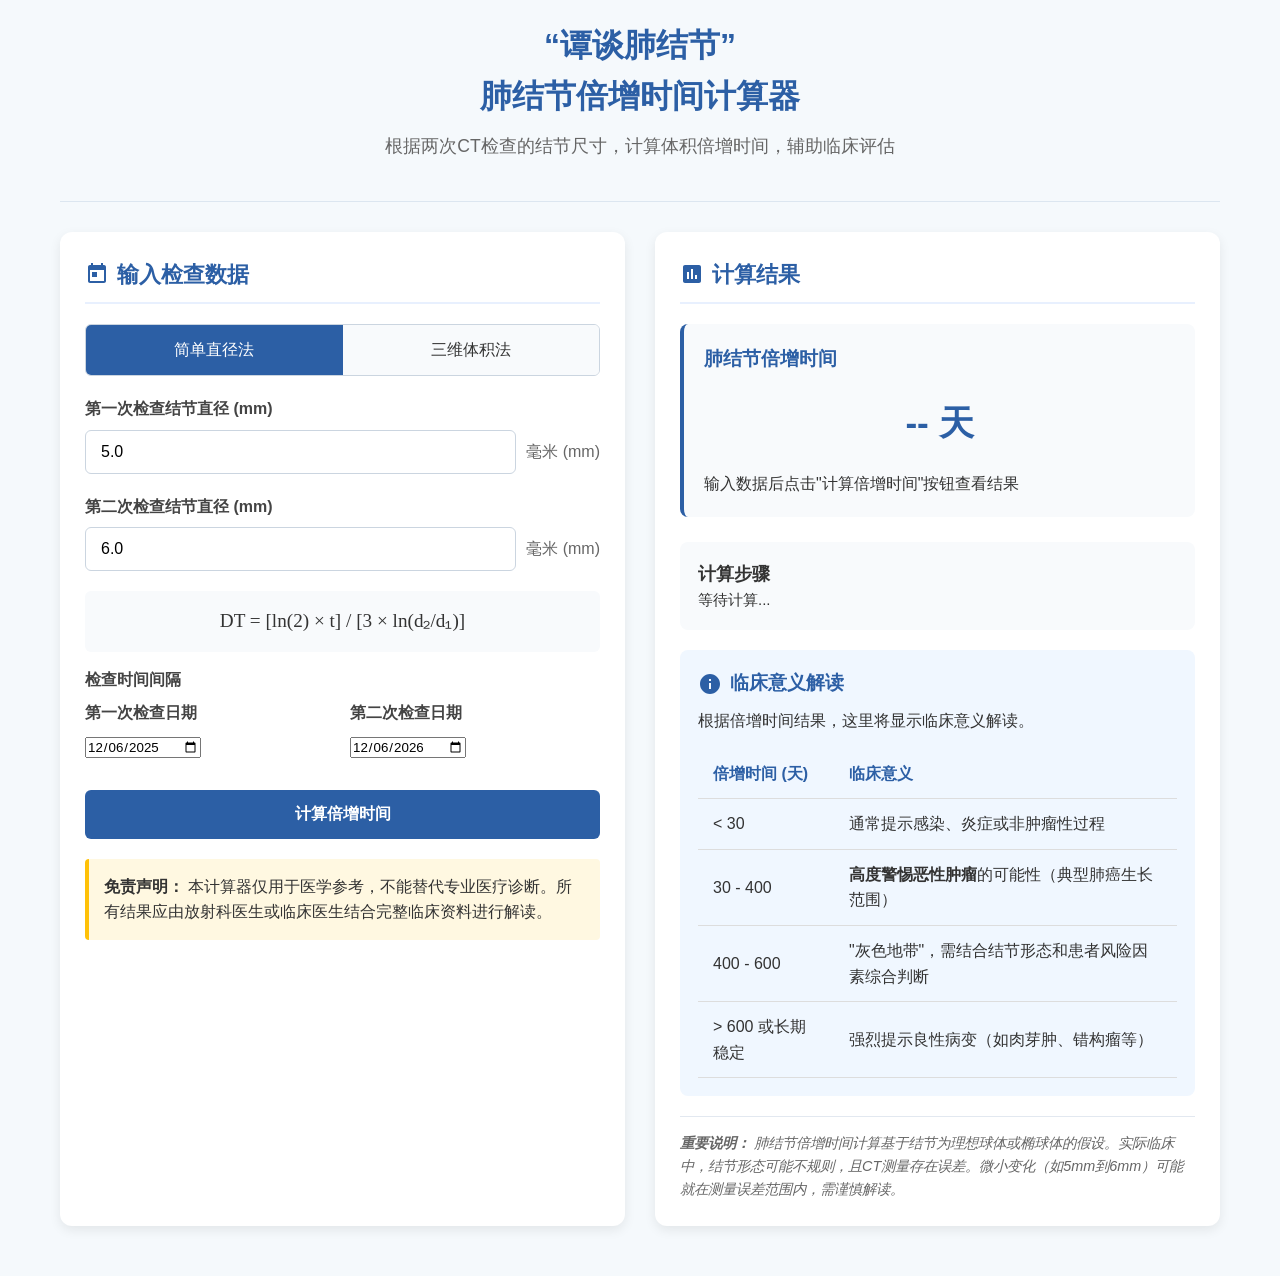
==== public/index.html @ 5b1df7db "cloudflare" ====
<!DOCTYPE html>
<html lang="zh-CN">
<head>
    <meta charset="UTF-8">
    <meta name="viewport" content="width=device-width, initial-scale=1.0">
    <meta name="description" content="专业肺结节倍增时间计算器，支持直径法和体积法。输入两次CT检查数据，自动计算倍增时间（VDT），辅助评估肺结节良恶性风险。由“谭谈肺结节”提供。">
    <meta name="keywords" content="肺结节,倍增时间,VDT,肺结节计算器,肺癌筛查,肿瘤生长速度,肺结节良恶性,谭谈肺结节,CT影像评估">
    <meta name="author" content="谭谈肺结节">
    <meta name="robots" content="index, follow">

    <!-- Open Graph / Facebook -->
    <meta property="og:type" content="website">
    <meta property="og:title" content="肺结节倍增时间计算器 - 谭谈肺结节">
    <meta property="og:description" content="在线计算肺结节倍增时间，辅助判断结节良恶性。支持简单直径法和三维体积法，提供临床意义解读。">

    <!-- Twitter -->
    <meta name="twitter:card" content="summary">
    <meta name="twitter:title" content="肺结节倍增时间计算器 - 谭谈肺结节">
    <meta name="twitter:description" content="在线计算肺结节倍增时间，辅助判断结节良恶性。支持简单直径法和三维体积法，提供临床意义解读。">

    <title>肺结节倍增时间计算器 - 谭谈肺结节</title>
    <link rel="stylesheet" href="index.css">
</head>
<body>
    <header>
        <h1>“谭谈肺结节”<br>肺结节倍增时间计算器</h1>
        <p class="subtitle">根据两次CT检查的结节尺寸，计算体积倍增时间，辅助临床评估</p>
    </header>
    
    <div class="container">
        <section class="input-section">
            <h2 class="section-title"><span class="icon icon-calendar"></span>输入检查数据</h2>
            
            <div class="method-selector">
                <div class="method-tab active" data-method="simple">简单直径法</div>
                <div class="method-tab" data-method="advanced">三维体积法</div>
            </div>
            
            <form id="calcForm">
                <!-- 简单直径法 -->
                <div id="simple-method" class="method-content active">
                    <div class="form-group">
                        <label for="first-diameter">第一次检查结节直径 (mm)</label>
                        <div class="input-with-unit">
                            <input type="number" id="first-diameter" step="0.1" min="0.1" value="5.0" required>
                            <span class="unit">毫米 (mm)</span>
                        </div>
                    </div>
                    
                    <div class="form-group">
                        <label for="second-diameter">第二次检查结节直径 (mm)</label>
                        <div class="input-with-unit">
                            <input type="number" id="second-diameter" step="0.1" min="0.1" value="6.0" required>
                            <span class="unit">毫米 (mm)</span>
                        </div>
                    </div>
                    
                    <div class="formula">
                        DT = [ln(2) × t] / [3 × ln(d₂/d₁)]
                    </div>
                </div>
                
                <!-- 三维体积法 -->
                <div id="advanced-method" class="method-content">
                    <div class="form-group">
                        <label>第一次检查结节尺寸 (mm)</label>
                        <div class="dimension-inputs">
                            <div>
                                <label for="first-length">长度</label>
                                <input type="number" id="first-length" step="0.1" min="0.1" value="6.0" required>
                            </div>
                            <div>
                                <label for="first-width">宽度</label>
                                <input type="number" id="first-width" step="0.1" min="0.1" value="5.0" required>
                            </div>
                            <div>
                                <label for="first-height">高度</label>
                                <input type="number" id="first-height" step="0.1" min="0.1" value="5.0" required>
                            </div>
                        </div>
                    </div>
                    
                    <div class="form-group">
                        <label>第二次检查结节尺寸 (mm)</label>
                        <div class="dimension-inputs">
                            <div>
                                <label for="second-length">长度</label>
                                <input type="number" id="second-length" step="0.1" min="0.1" value="7.0" required>
                            </div>
                            <div>
                                <label for="second-width">宽度</label>
                                <input type="number" id="second-width" step="0.1" min="0.1" value="6.0" required>
                            </div>
                            <div>
                                <label for="second-height">高度</label>
                                <input type="number" id="second-height" step="0.1" min="0.1" value="6.0" required>
                            </div>
                        </div>
                    </div>
                    
                    <div class="formula">
                        V = (π/6) × 长 × 宽 × 高<br>
                        DT = [ln(2) × t] / ln(V₂/V₁)
                    </div>
                </div>
                
                <div class="form-group">
                    <label>检查时间间隔</label>
                    <div class="date-inputs">
                        <div>
                            <label for="first-date">第一次检查日期</label>
                            <input type="date" id="first-date" required>
                        </div>
                        <div>
                            <label for="second-date">第二次检查日期</label>
                            <input type="date" id="second-date" required>
                        </div>
                    </div>
                </div>
                
                <button type="button" id="calculateBtn" class="btn">计算倍增时间</button>
                
                <div class="warning">
                    <strong>免责声明：</strong> 本计算器仅用于医学参考，不能替代专业医疗诊断。所有结果应由放射科医生或临床医生结合完整临床资料进行解读。
                </div>
            </form>
        </section>
        
        <section class="result-section">
            <h2 class="section-title"><span class="icon icon-calc"></span>计算结果</h2>
            
            <div id="result-container">
                <div class="result-box">
                    <div class="result-title">肺结节倍增时间</div>
                    <div id="result-value" class="result-value">-- 天</div>
                    <div id="result-description">输入数据后点击"计算倍增时间"按钮查看结果</div>
                </div>
                
                <div class="calculation-steps">
                    <h3>计算步骤</h3>
                    <div id="calculation-steps">等待计算...</div>
                </div>
                
                <div class="interpretation">
                    <h3><span class="icon icon-info"></span>临床意义解读</h3>
                    <p id="interpretation-text">根据倍增时间结果，这里将显示临床意义解读。</p>
                    
                    <table class="clinical-table">
                        <thead>
                            <tr>
                                <th>倍增时间 (天)</th>
                                <th>临床意义</th>
                            </tr>
                        </thead>
                        <tbody>
                            <tr>
                                <td>&lt; 30</td>
                                <td>通常提示感染、炎症或非肿瘤性过程</td>
                            </tr>
                            <tr>
                                <td>30 - 400</td>
                                <td><strong>高度警惕恶性肿瘤</strong>的可能性（典型肺癌生长范围）</td>
                            </tr>
                            <tr>
                                <td>400 - 600</td>
                                <td>"灰色地带"，需结合结节形态和患者风险因素综合判断</td>
                            </tr>
                            <tr>
                                <td>&gt; 600 或长期稳定</td>
                                <td>强烈提示良性病变（如肉芽肿、错构瘤等）</td>
                            </tr>
                        </tbody>
                    </table>
                </div>
                
                <div class="note">
                    <p><strong>重要说明：</strong> 肺结节倍增时间计算基于结节为理想球体或椭球体的假设。实际临床中，结节形态可能不规则，且CT测量存在误差。微小变化（如5mm到6mm）可能就在测量误差范围内，需谨慎解读。</p>
                </div>
            </div>
        </section>
    </div>
    
    <script src="index.js"></script>
    </script>
</body>
</html>
---- public/index.css ----
* {
    box-sizing: border-box;
    margin: 0;
    padding: 0;
    font-family: 'Segoe UI', 'Microsoft YaHei', sans-serif;
}

body {
    background-color: #f5f9fc;
    color: #333;
    line-height: 1.6;
    padding: 20px;
    max-width: 1200px;
    margin: 0 auto;
}

header {
    text-align: center;
    margin-bottom: 30px;
    padding-bottom: 20px;
    border-bottom: 1px solid #dce6f0;
}

h1 {
    color: #2c5fa5;
    margin-bottom: 10px;
    font-weight: 600;
}

.subtitle {
    color: #666;
    font-size: 1.1rem;
    margin-bottom: 20px;
}

.container {
    display: flex;
    flex-wrap: wrap;
    gap: 30px;
    margin-bottom: 30px;
}

.input-section, .result-section {
    background-color: white;
    border-radius: 12px;
    box-shadow: 0 4px 12px rgba(0, 0, 0, 0.08);
    padding: 25px;
    flex: 1;
    min-width: 300px;
}

.section-title {
    color: #2c5fa5;
    font-size: 1.4rem;
    margin-bottom: 20px;
    padding-bottom: 10px;
    border-bottom: 2px solid #e8f0fe;
    display: flex;
    align-items: center;
}

.section-title i {
    margin-right: 10px;
    font-size: 1.3rem;
}

.form-group {
    margin-bottom: 20px;
}

label {
    display: block;
    margin-bottom: 8px;
    font-weight: 600;
    color: #444;
}

.input-with-unit {
    display: flex;
    align-items: center;
}

input[type="number"], select {
    width: 100%;
    padding: 12px 15px;
    border: 1px solid #cbd5e0;
    border-radius: 6px;
    font-size: 16px;
    transition: border-color 0.3s;
}

input[type="number"]:focus, select:focus {
    outline: none;
    border-color: #2c5fa5;
    box-shadow: 0 0 0 2px rgba(44, 95, 165, 0.1);
}

.unit {
    margin-left: 10px;
    color: #666;
    white-space: nowrap;
}

.dimension-inputs {
    display: grid;
    grid-template-columns: 1fr 1fr 1fr;
    gap: 15px;
}

.date-inputs {
    display: grid;
    grid-template-columns: 1fr 1fr;
    gap: 15px;
}

.method-selector {
    display: flex;
    margin-bottom: 20px;
    border: 1px solid #cbd5e0;
    border-radius: 6px;
    overflow: hidden;
}

.method-tab {
    flex: 1;
    text-align: center;
    padding: 12px;
    background-color: #f8fafc;
    cursor: pointer;
    transition: all 0.3s;
    font-weight: 500;
}

.method-tab.active {
    background-color: #2c5fa5;
    color: white;
}

.method-content {
    display: none;
}

.method-content.active {
    display: block;
}

.btn {
    background-color: #2c5fa5;
    color: white;
    border: none;
    padding: 14px 24px;
    border-radius: 6px;
    font-size: 16px;
    font-weight: 600;
    cursor: pointer;
    transition: background-color 0.3s;
    width: 100%;
    margin-top: 10px;
}

.btn:hover {
    background-color: #234785;
}

.result-box {
    background-color: #f8fafc;
    border-radius: 8px;
    padding: 20px;
    margin-bottom: 25px;
    border-left: 4px solid #2c5fa5;
}

.result-title {
    font-size: 1.2rem;
    font-weight: 600;
    margin-bottom: 15px;
    color: #2c5fa5;
}

.result-value {
    font-size: 2.2rem;
    font-weight: 700;
    text-align: center;
    margin: 20px 0;
    color: #2c5fa5;
}

.interpretation {
    background-color: #f0f7ff;
    padding: 18px;
    border-radius: 8px;
    margin-top: 20px;
}

.interpretation h3 {
    color: #2c5fa5;
    margin-bottom: 10px;
}

.calculation-steps {
    background-color: #f8fafc;
    padding: 18px;
    border-radius: 8px;
    margin-top: 20px;
    font-family: monospace;
    font-size: 15px;
    overflow-x: auto;
}

.clinical-table {
    width: 100%;
    border-collapse: collapse;
    margin-top: 15px;
}

.clinical-table th, .clinical-table td {
    padding: 12px 15px;
    text-align: left;
    border-bottom: 1px solid #ddd;
}

.clinical-table th {
    background-color: #f0f7ff;
    color: #2c5fa5;
    font-weight: 600;
}

.clinical-table tr:hover {
    background-color: #f5f9ff;
}

.note {
    font-size: 0.9rem;
    color: #666;
    font-style: italic;
    margin-top: 20px;
    padding-top: 15px;
    border-top: 1px solid #e2e8f0;
}

.warning {
    background-color: #fff8e1;
    border-left: 4px solid #ffc107;
    padding: 15px;
    margin-top: 20px;
    border-radius: 4px;
}

.formula {
    font-family: 'Cambria Math', serif;
    font-size: 1.2rem;
    text-align: center;
    margin: 15px 0;
    padding: 15px;
    background-color: #f8fafc;
    border-radius: 6px;
}

@media (max-width: 768px) {
    .dimension-inputs, .date-inputs {
        grid-template-columns: 1fr;
    }
    .container {
        flex-direction: column;
    }
}

.icon {
    display: inline-block;
    width: 24px;
    height: 24px;
    margin-right: 8px;
    background-size: contain;
    background-repeat: no-repeat;
    vertical-align: middle;
}

.icon-calendar { background-image: url('data:image/svg+xml;utf8,<svg xmlns="http://www.w3.org/2000/svg" viewBox="0 0 24 24" fill="%232c5fa5"><path d="M19 3h-1V1h-2v2H8V1H6v2H5c-1.11 0-1.99.9-1.99 2L3 19c0 1.1.89 2 2 2h14c1.1 0 2-.9 2-2V5c0-1.1-.9-2-2-2zm0 16H5V8h14v11zM7 10h5v5H7z"/></svg>'); }
.icon-calc { background-image: url('data:image/svg+xml;utf8,<svg xmlns="http://www.w3.org/2000/svg" viewBox="0 0 24 24" fill="%232c5fa5"><path d="M19 3H5c-1.1 0-2 .9-2 2v14c0 1.1.9 2 2 2h14c1.1 0 2-.9 2-2V5c0-1.1-.9-2-2-2zM9 17H7v-7h2v7zm4 0h-2V7h2v10zm4 0h-2v-4h2v4z"/></svg>'); }
.icon-info { background-image: url('data:image/svg+xml;utf8,<svg xmlns="http://www.w3.org/2000/svg" viewBox="0 0 24 24" fill="%232c5fa5"><path d="M12 2C6.48 2 2 6.48 2 12s4.48 10 10 10 10-4.48 10-10S17.52 2 12 2zm1 15h-2v-6h2v6zm0-8h-2V7h2v2z"/></svg>'); }
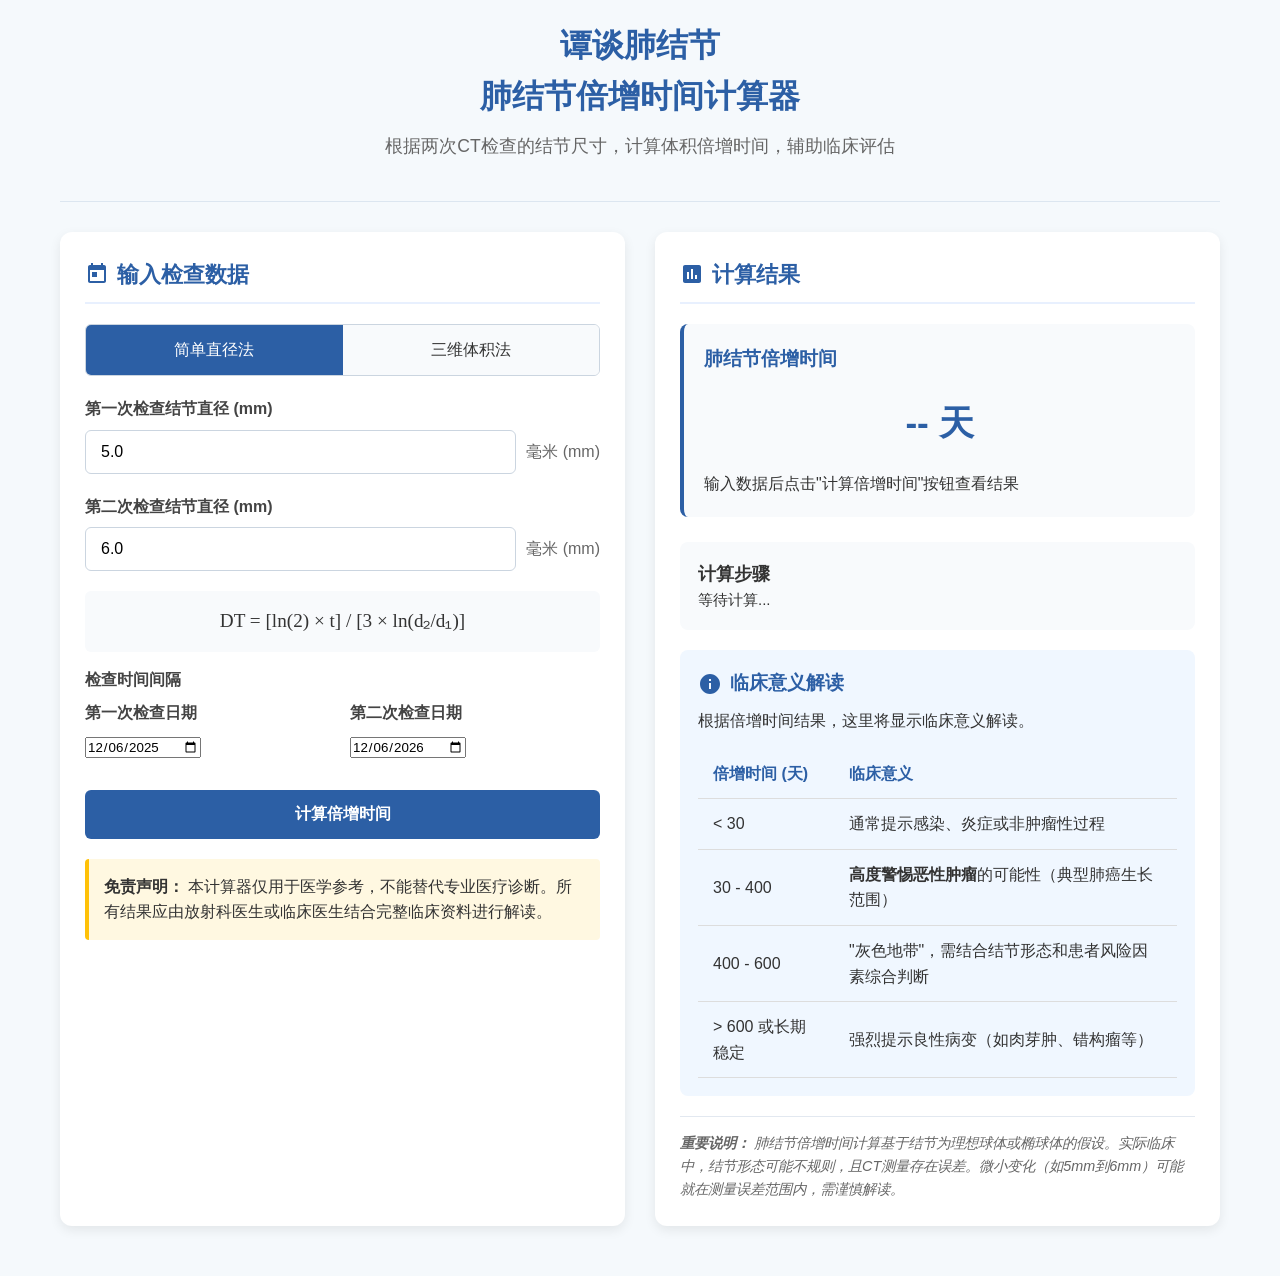
==== commit 34f61f47: "up" ====
--- a/public/index.html
+++ b/public/index.html
@@ -23,7 +23,7 @@
 </head>
 <body>
     <header>
-        <h1>“谭谈肺结节”<br>肺结节倍增时间计算器</h1>
+        <h1>谭谈肺结节<br>肺结节倍增时间计算器</h1>
         <p class="subtitle">根据两次CT检查的结节尺寸，计算体积倍增时间，辅助临床评估</p>
     </header>
     
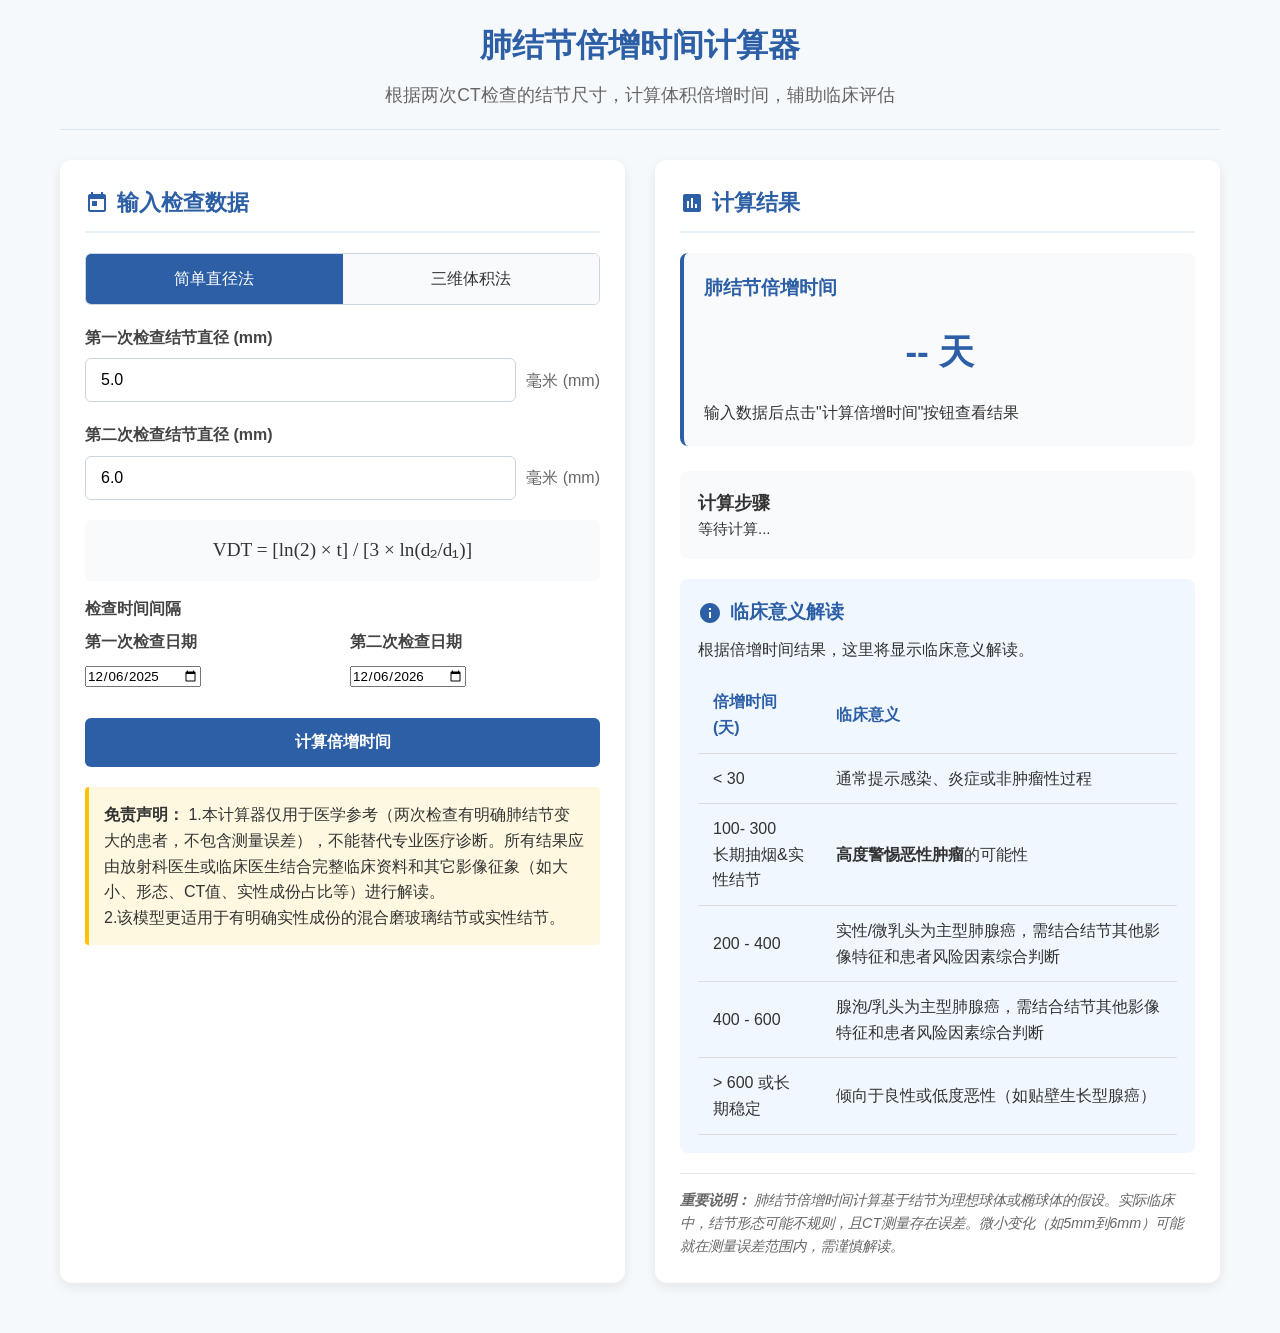
==== commit 13dce0ca: "细化对照" ====
--- a/public/index.html
+++ b/public/index.html
@@ -1,5 +1,6 @@
 <!DOCTYPE html>
 <html lang="zh-CN">
+
 <head>
     <meta charset="UTF-8">
     <meta name="viewport" content="width=device-width, initial-scale=1.0">
@@ -10,32 +11,33 @@
 
     <!-- Open Graph / Facebook -->
     <meta property="og:type" content="website">
-    <meta property="og:title" content="肺结节倍增时间计算器 - 谭谈肺结节">
+    <meta property="og:title" content="肺结节倍增时间计算器">
     <meta property="og:description" content="在线计算肺结节倍增时间，辅助判断结节良恶性。支持简单直径法和三维体积法，提供临床意义解读。">
 
     <!-- Twitter -->
     <meta name="twitter:card" content="summary">
-    <meta name="twitter:title" content="肺结节倍增时间计算器 - 谭谈肺结节">
+    <meta name="twitter:title" content="肺结节倍增时间计算器">
     <meta name="twitter:description" content="在线计算肺结节倍增时间，辅助判断结节良恶性。支持简单直径法和三维体积法，提供临床意义解读。">
 
-    <title>肺结节倍增时间计算器 - 谭谈肺结节</title>
+    <title>肺结节倍增时间计算器</title>
     <link rel="stylesheet" href="index.css">
 </head>
+
 <body>
     <header>
-        <h1>谭谈肺结节<br>肺结节倍增时间计算器</h1>
+        <h1>肺结节倍增时间计算器</h1>
         <p class="subtitle">根据两次CT检查的结节尺寸，计算体积倍增时间，辅助临床评估</p>
     </header>
-    
+
     <div class="container">
         <section class="input-section">
             <h2 class="section-title"><span class="icon icon-calendar"></span>输入检查数据</h2>
-            
+
             <div class="method-selector">
                 <div class="method-tab active" data-method="simple">简单直径法</div>
                 <div class="method-tab" data-method="advanced">三维体积法</div>
             </div>
-            
+
             <form id="calcForm">
                 <!-- 简单直径法 -->
                 <div id="simple-method" class="method-content active">
@@ -46,7 +48,7 @@
                             <span class="unit">毫米 (mm)</span>
                         </div>
                     </div>
-                    
+
                     <div class="form-group">
                         <label for="second-diameter">第二次检查结节直径 (mm)</label>
                         <div class="input-with-unit">
@@ -54,12 +56,12 @@
                             <span class="unit">毫米 (mm)</span>
                         </div>
                     </div>
-                    
+
                     <div class="formula">
-                        DT = [ln(2) × t] / [3 × ln(d₂/d₁)]
+                        VDT = [ln(2) × t] / [3 × ln(d₂/d₁)]
                     </div>
                 </div>
-                
+
                 <!-- 三维体积法 -->
                 <div id="advanced-method" class="method-content">
                     <div class="form-group">
@@ -79,7 +81,7 @@
                             </div>
                         </div>
                     </div>
-                    
+
                     <div class="form-group">
                         <label>第二次检查结节尺寸 (mm)</label>
                         <div class="dimension-inputs">
@@ -97,13 +99,13 @@
                             </div>
                         </div>
                     </div>
-                    
+
                     <div class="formula">
                         V = (π/6) × 长 × 宽 × 高<br>
                         DT = [ln(2) × t] / ln(V₂/V₁)
                     </div>
                 </div>
-                
+
                 <div class="form-group">
                     <label>检查时间间隔</label>
                     <div class="date-inputs">
@@ -117,34 +119,35 @@
                         </div>
                     </div>
                 </div>
-                
+
                 <button type="button" id="calculateBtn" class="btn">计算倍增时间</button>
-                
+
                 <div class="warning">
-                    <strong>免责声明：</strong> 本计算器仅用于医学参考，不能替代专业医疗诊断。所有结果应由放射科医生或临床医生结合完整临床资料进行解读。
+                    <strong>免责声明：</strong>
+                    1.本计算器仅用于医学参考（两次检查有明确肺结节变大的患者，不包含测量误差），不能替代专业医疗诊断。所有结果应由放射科医生或临床医生结合完整临床资料和其它影像征象（如大小、形态、CT值、实性成份占比等）进行解读。<br>2.该模型更适用于有明确实性成份的混合磨玻璃结节或实性结节。</br>
                 </div>
             </form>
         </section>
-        
+
         <section class="result-section">
             <h2 class="section-title"><span class="icon icon-calc"></span>计算结果</h2>
-            
+
             <div id="result-container">
                 <div class="result-box">
                     <div class="result-title">肺结节倍增时间</div>
                     <div id="result-value" class="result-value">-- 天</div>
                     <div id="result-description">输入数据后点击"计算倍增时间"按钮查看结果</div>
                 </div>
-                
+
                 <div class="calculation-steps">
                     <h3>计算步骤</h3>
                     <div id="calculation-steps">等待计算...</div>
                 </div>
-                
+
                 <div class="interpretation">
                     <h3><span class="icon icon-info"></span>临床意义解读</h3>
                     <p id="interpretation-text">根据倍增时间结果，这里将显示临床意义解读。</p>
-                    
+
                     <table class="clinical-table">
                         <thead>
                             <tr>
@@ -158,29 +161,36 @@
                                 <td>通常提示感染、炎症或非肿瘤性过程</td>
                             </tr>
                             <tr>
-                                <td>30 - 400</td>
-                                <td><strong>高度警惕恶性肿瘤</strong>的可能性（典型肺癌生长范围）</td>
+                                <td>100- 300<br>长期抽烟&实性结节<br></td>
+                                <td><strong>高度警惕恶性肿瘤</strong>的可能性</td>
+                            </tr>
+                            <tr>
+                                <td>200 - 400</td>
+                                <td>实性/微乳头为主型肺腺癌，需结合结节其他影像特征和患者风险因素综合判断</td>
                             </tr>
                             <tr>
                                 <td>400 - 600</td>
-                                <td>"灰色地带"，需结合结节形态和患者风险因素综合判断</td>
+                                <td>腺泡/乳头为主型肺腺癌，需结合结节其他影像特征和患者风险因素综合判断</td>
                             </tr>
+
                             <tr>
                                 <td>&gt; 600 或长期稳定</td>
-                                <td>强烈提示良性病变（如肉芽肿、错构瘤等）</td>
+                                <td>倾向于良性或低度恶性（如贴壁生长型腺癌）</td>
                             </tr>
                         </tbody>
                     </table>
                 </div>
-                
+
                 <div class="note">
-                    <p><strong>重要说明：</strong> 肺结节倍增时间计算基于结节为理想球体或椭球体的假设。实际临床中，结节形态可能不规则，且CT测量存在误差。微小变化（如5mm到6mm）可能就在测量误差范围内，需谨慎解读。</p>
+                    <p><strong>重要说明：</strong>
+                        肺结节倍增时间计算基于结节为理想球体或椭球体的假设。实际临床中，结节形态可能不规则，且CT测量存在误差。微小变化（如5mm到6mm）可能就在测量误差范围内，需谨慎解读。</p>
                 </div>
             </div>
         </section>
     </div>
-    
+
     <script src="index.js"></script>
     </script>
 </body>
-</html>
+
+</html>
--- a/public/index.css
+++ b/public/index.css
@@ -30,7 +30,7 @@
 .subtitle {
     color: #666;
     font-size: 1.1rem;
-    margin-bottom: 20px;
+    margin-bottom: 0px;
 }
 
 .container {
@@ -40,7 +40,8 @@
     margin-bottom: 30px;
 }
 
-.input-section, .result-section {
+.input-section,
+.result-section {
     background-color: white;
     border-radius: 12px;
     box-shadow: 0 4px 12px rgba(0, 0, 0, 0.08);
@@ -80,7 +81,8 @@
     align-items: center;
 }
 
-input[type="number"], select {
+input[type="number"],
+select {
     width: 100%;
     padding: 12px 15px;
     border: 1px solid #cbd5e0;
@@ -89,7 +91,8 @@
     transition: border-color 0.3s;
 }
 
-input[type="number"]:focus, select:focus {
+input[type="number"]:focus,
+select:focus {
     outline: none;
     border-color: #2c5fa5;
     box-shadow: 0 0 0 2px rgba(44, 95, 165, 0.1);
@@ -213,7 +216,8 @@
     margin-top: 15px;
 }
 
-.clinical-table th, .clinical-table td {
+.clinical-table th,
+.clinical-table td {
     padding: 12px 15px;
     text-align: left;
     border-bottom: 1px solid #ddd;
@@ -257,9 +261,12 @@
 }
 
 @media (max-width: 768px) {
-    .dimension-inputs, .date-inputs {
+
+    .dimension-inputs,
+    .date-inputs {
         grid-template-columns: 1fr;
     }
+
     .container {
         flex-direction: column;
     }
@@ -275,6 +282,14 @@
     vertical-align: middle;
 }
 
-.icon-calendar { background-image: url('data:image/svg+xml;utf8,<svg xmlns="http://www.w3.org/2000/svg" viewBox="0 0 24 24" fill="%232c5fa5"><path d="M19 3h-1V1h-2v2H8V1H6v2H5c-1.11 0-1.99.9-1.99 2L3 19c0 1.1.89 2 2 2h14c1.1 0 2-.9 2-2V5c0-1.1-.9-2-2-2zm0 16H5V8h14v11zM7 10h5v5H7z"/></svg>'); }
-.icon-calc { background-image: url('data:image/svg+xml;utf8,<svg xmlns="http://www.w3.org/2000/svg" viewBox="0 0 24 24" fill="%232c5fa5"><path d="M19 3H5c-1.1 0-2 .9-2 2v14c0 1.1.9 2 2 2h14c1.1 0 2-.9 2-2V5c0-1.1-.9-2-2-2zM9 17H7v-7h2v7zm4 0h-2V7h2v10zm4 0h-2v-4h2v4z"/></svg>'); }
-.icon-info { background-image: url('data:image/svg+xml;utf8,<svg xmlns="http://www.w3.org/2000/svg" viewBox="0 0 24 24" fill="%232c5fa5"><path d="M12 2C6.48 2 2 6.48 2 12s4.48 10 10 10 10-4.48 10-10S17.52 2 12 2zm1 15h-2v-6h2v6zm0-8h-2V7h2v2z"/></svg>'); }
+.icon-calendar {
+    background-image: url('data:image/svg+xml;utf8,<svg xmlns="http://www.w3.org/2000/svg" viewBox="0 0 24 24" fill="%232c5fa5"><path d="M19 3h-1V1h-2v2H8V1H6v2H5c-1.11 0-1.99.9-1.99 2L3 19c0 1.1.89 2 2 2h14c1.1 0 2-.9 2-2V5c0-1.1-.9-2-2-2zm0 16H5V8h14v11zM7 10h5v5H7z"/></svg>');
+}
+
+.icon-calc {
+    background-image: url('data:image/svg+xml;utf8,<svg xmlns="http://www.w3.org/2000/svg" viewBox="0 0 24 24" fill="%232c5fa5"><path d="M19 3H5c-1.1 0-2 .9-2 2v14c0 1.1.9 2 2 2h14c1.1 0 2-.9 2-2V5c0-1.1-.9-2-2-2zM9 17H7v-7h2v7zm4 0h-2V7h2v10zm4 0h-2v-4h2v4z"/></svg>');
+}
+
+.icon-info {
+    background-image: url('data:image/svg+xml;utf8,<svg xmlns="http://www.w3.org/2000/svg" viewBox="0 0 24 24" fill="%232c5fa5"><path d="M12 2C6.48 2 2 6.48 2 12s4.48 10 10 10 10-4.48 10-10S17.52 2 12 2zm1 15h-2v-6h2v6zm0-8h-2V7h2v2z"/></svg>');
+}
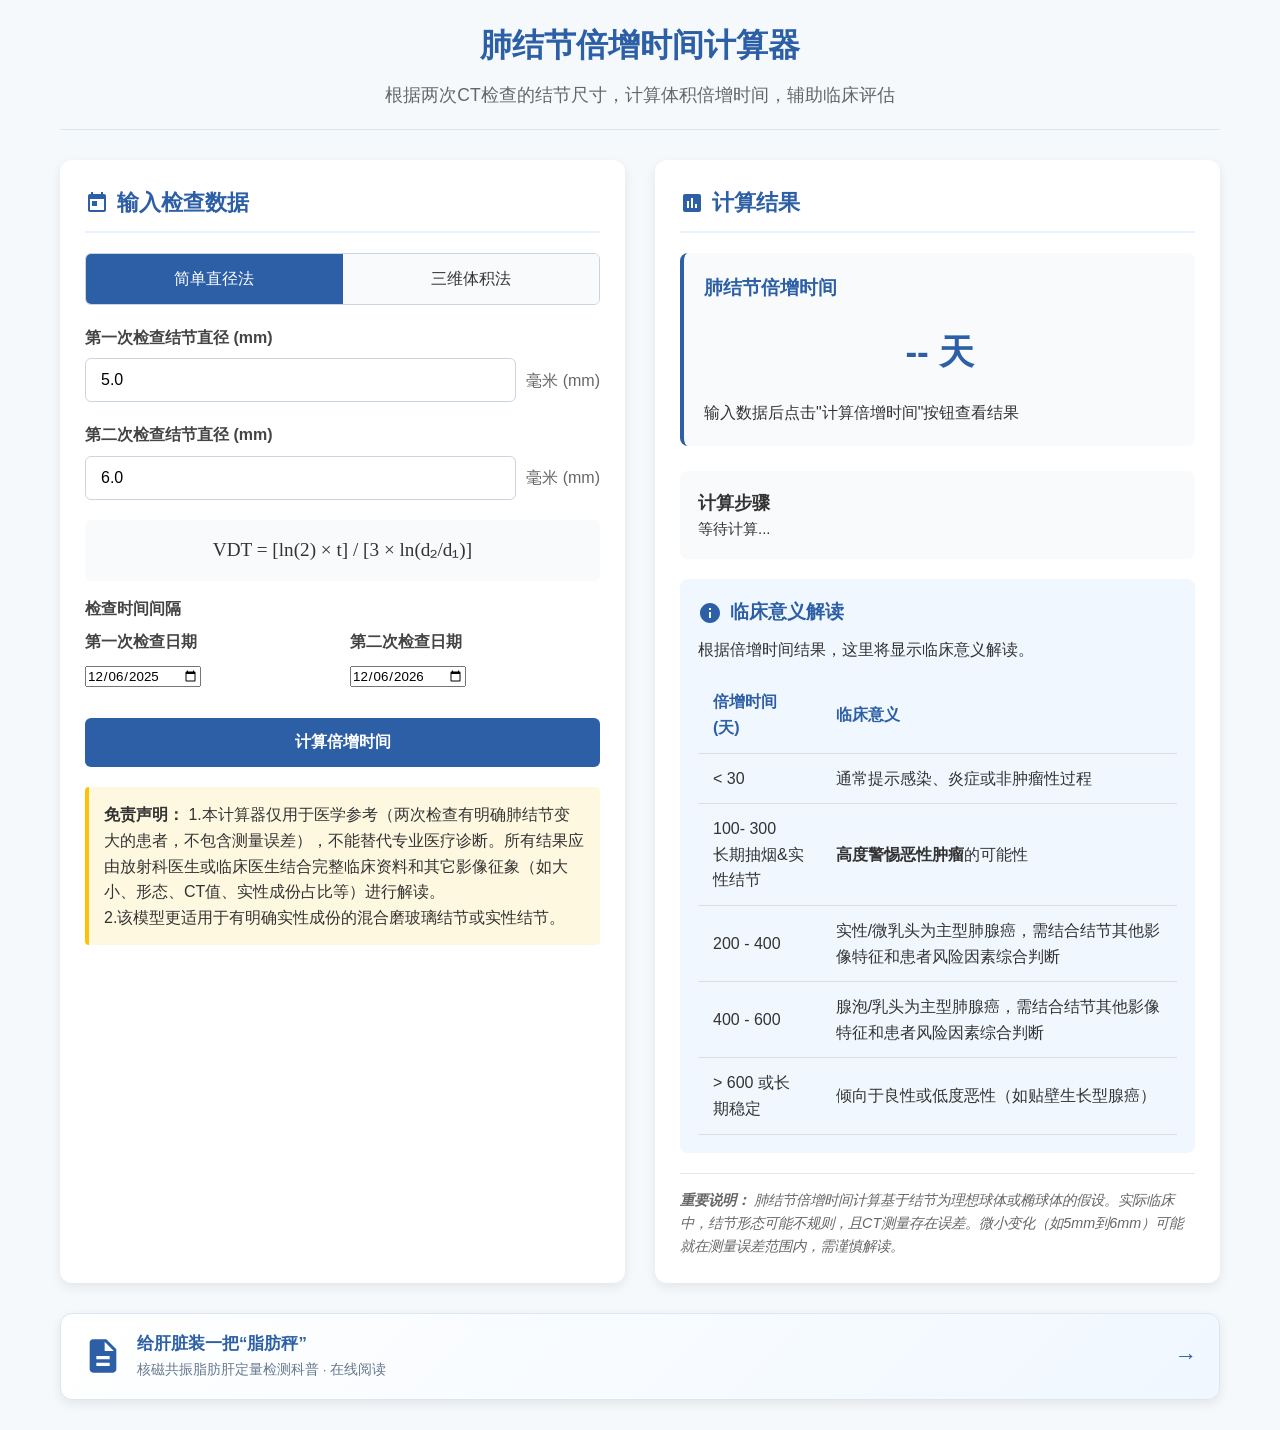
==== commit bae01d1b: "Update index.html" ====
--- a/public/index.html
+++ b/public/index.html
@@ -189,8 +189,19 @@
         </section>
     </div>
 
+    <footer class="article-section">
+        <a class="article-link" href="zhifanggan/">
+            <span class="icon icon-article" aria-hidden="true"></span>
+            <span class="article-text">
+                <strong class="article-title">给肝脏装一把“脂肪秤”</strong>
+                <span class="article-desc">核磁共振脂肪肝定量检测科普 · 在线阅读</span>
+            </span>
+            <span class="article-arrow" aria-hidden="true">→</span>
+        </a>
+    </footer>
+
     <script src="index.js"></script>
     </script>
 </body>
 
-</html>+</html>
--- a/public/index.css
+++ b/public/index.css
@@ -292,4 +292,82 @@
 
 .icon-info {
     background-image: url('data:image/svg+xml;utf8,<svg xmlns="http://www.w3.org/2000/svg" viewBox="0 0 24 24" fill="%232c5fa5"><path d="M12 2C6.48 2 2 6.48 2 12s4.48 10 10 10 10-4.48 10-10S17.52 2 12 2zm1 15h-2v-6h2v6zm0-8h-2V7h2v2z"/></svg>');
-}+}
+
+.icon-article {
+    flex: none;
+    width: 40px;
+    height: 40px;
+    margin-right: 0;
+    background-image: url('data:image/svg+xml;utf8,<svg xmlns="http://www.w3.org/2000/svg" viewBox="0 0 24 24" fill="%232c5fa5"><path d="M14 2H6c-1.1 0-1.99.9-1.99 2L4 20c0 1.1.89 2 1.99 2H18c1.1 0 2-.9 2-2V8l-6-6zm2 16H8v-2h8v2zm0-4H8v-2h8v2zm-3-5V3.5L18.5 9H13z"/></svg>');
+}
+
+.article-section {
+    margin-bottom: 10px;
+}
+
+.article-link {
+    display: flex;
+    align-items: center;
+    gap: 14px;
+    background: linear-gradient(135deg, #ffffff 0%, #f0f7ff 100%);
+    border: 1px solid #dce6f0;
+    border-radius: 12px;
+    padding: 18px 22px;
+    text-decoration: none;
+    box-shadow: 0 4px 12px rgba(0, 0, 0, 0.08);
+    transition: transform 0.2s ease, box-shadow 0.2s ease, border-color 0.2s ease;
+}
+
+.article-link:hover {
+    transform: translateY(-2px);
+    box-shadow: 0 8px 20px rgba(44, 95, 165, 0.18);
+    border-color: #9db9dd;
+}
+
+.article-text {
+    display: flex;
+    flex-direction: column;
+    gap: 4px;
+    min-width: 0;
+}
+
+.article-title {
+    color: #2c5fa5;
+    font-size: 1.05rem;
+    font-weight: 600;
+    line-height: 1.4;
+}
+
+.article-desc {
+    color: #66788c;
+    font-size: 0.85rem;
+}
+
+.article-arrow {
+    margin-left: auto;
+    flex: none;
+    color: #2c5fa5;
+    font-size: 1.4rem;
+    line-height: 1;
+    transition: transform 0.2s ease;
+}
+
+.article-link:hover .article-arrow {
+    transform: translateX(4px);
+}
+
+@media (max-width: 768px) {
+    .article-link {
+        gap: 12px;
+        padding: 15px 16px;
+    }
+
+    .article-title {
+        font-size: 0.98rem;
+    }
+
+    .article-arrow {
+        font-size: 1.2rem;
+    }
+}
